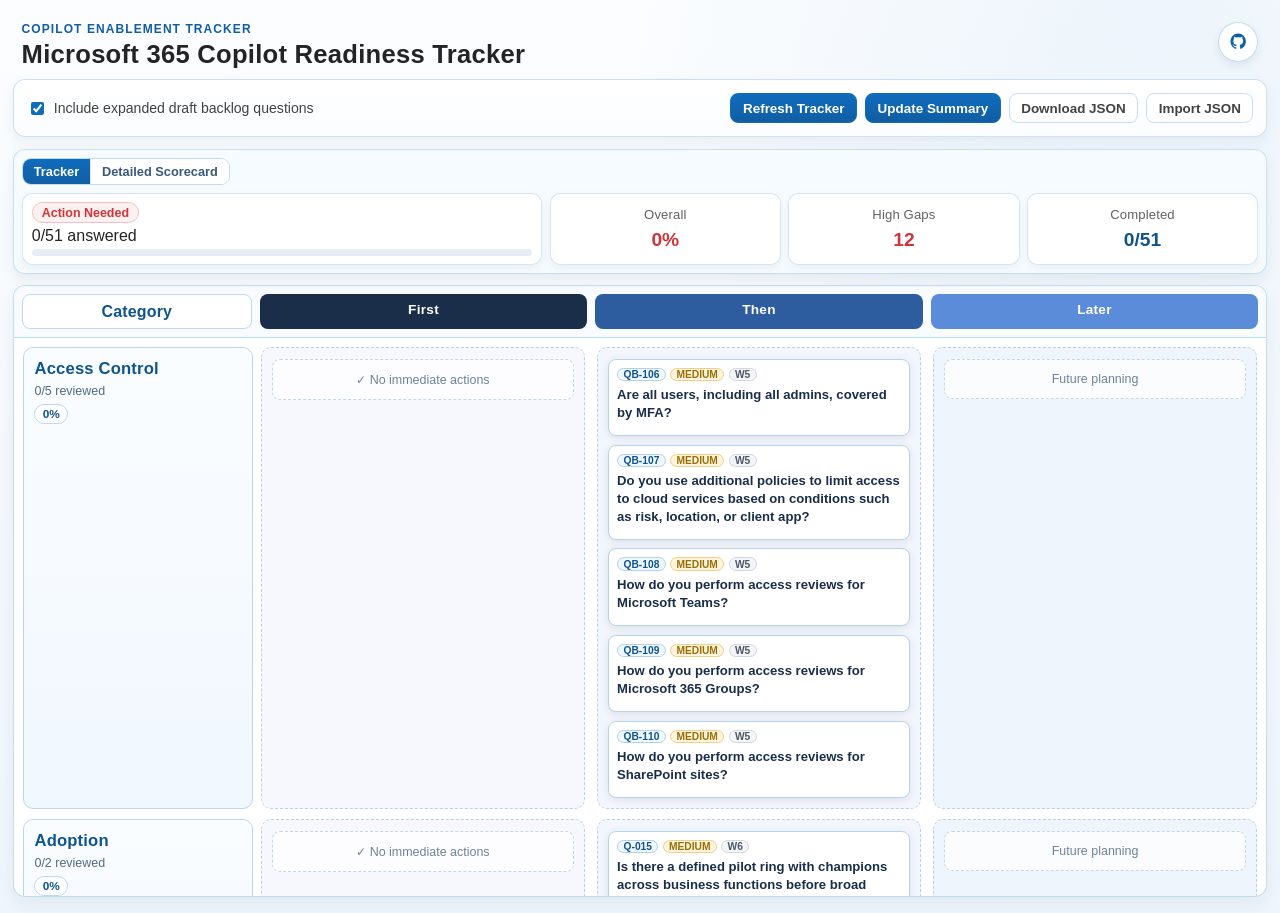
==== index.html @ 84c94e01 "ui: move github link into header icon" ====
<!doctype html>
<html lang="en">
  <head>
    <meta charset="UTF-8" />
    <meta name="viewport" content="width=device-width, initial-scale=1.0" />
    <title>Copilot Enablement Hub</title>
    <meta
      name="description"
      content="Copilot-focused readiness assessment for Microsoft 365 deployments."
    />
    <link rel="stylesheet" href="style.css" />
  </head>
  <body>
    <header class="topbar">
      <div>
        <p class="kicker">Copilot Enablement Tracker</p>
        <h1>Microsoft 365 Copilot Readiness Tracker</h1>
      </div>
      <div class="topbar-actions">
        <a
          class="icon-link"
          href="https://github.com/t3blake/copilot-enablement"
          target="_blank"
          rel="noopener noreferrer"
          aria-label="Open GitHub repository"
          title="View source on GitHub"
        >
          <svg viewBox="0 0 24 24" aria-hidden="true" focusable="false">
            <path d="M12 2C6.477 2 2 6.596 2 12.266c0 4.535 2.865 8.382 6.839 9.74.5.096.682-.223.682-.495 0-.245-.009-.894-.014-1.754-2.782.619-3.369-1.394-3.369-1.394-.455-1.185-1.11-1.5-1.11-1.5-.908-.638.069-.625.069-.625 1.004.072 1.532 1.06 1.532 1.06.892 1.57 2.341 1.116 2.91.853.091-.667.349-1.116.635-1.373-2.221-.26-4.555-1.14-4.555-5.074 0-1.121.389-2.038 1.029-2.756-.103-.26-.446-1.307.098-2.724 0 0 .84-.277 2.75 1.053A9.38 9.38 0 0 1 12 6.836a9.38 9.38 0 0 1 2.504.347c1.909-1.33 2.748-1.053 2.748-1.053.546 1.417.202 2.464.099 2.724.64.718 1.028 1.635 1.028 2.756 0 3.944-2.338 4.811-4.566 5.066.359.317.678.944.678 1.902 0 1.373-.012 2.48-.012 2.818 0 .274.18.595.688.494C19.138 20.644 22 16.799 22 12.266 22 6.596 17.523 2 12 2Z" />
          </svg>
        </a>
      </div>
    </header>

    <main class="shell">
        <section class="control-strip">
          <label class="toggle-row" for="include-backlog-toggle">
            <input id="include-backlog-toggle" type="checkbox" checked />
            Include expanded draft backlog questions
          </label>
          <div class="panel-row compact">
            <button id="start-btn" class="btn btn-primary">Refresh Tracker</button>
            <button id="review-results-btn" class="btn btn-primary">Update Summary</button>
            <button id="download-json-btn" class="btn btn-subtle">Download JSON</button>
            <label class="btn btn-subtle file-btn" for="import-file">Import JSON</label>
            <input id="import-file" type="file" accept="application/json" />
          </div>
        </section>

        <section id="assessment-view" class="view visible">
          <section class="summary-hub">
            <div class="summary-tabs" role="tablist" aria-label="Summary views">
              <button id="summary-tab-tracker" class="summary-tab active" role="tab" aria-selected="true" aria-controls="summary-pane-tracker" type="button">Tracker</button>
              <button id="summary-tab-scorecard" class="summary-tab" role="tab" aria-selected="false" aria-controls="summary-pane-scorecard" type="button">Detailed Scorecard</button>
            </div>

            <div id="summary-pane-tracker" class="summary-pane" role="tabpanel" aria-labelledby="summary-tab-tracker">
              <div class="summary-row compact">
                <div class="summary-cell emphasis">
                  <div id="status-badge" class="status-badge">Pending</div>
                  <p id="progress-label">0/0 answered</p>
                  <div class="progress-bar"><div id="progress-fill"></div></div>
                </div>
                <div class="summary-cell mini">
                  <p class="summary-label">Overall</p>
                  <p id="overall-score" class="metric-value">0%</p>
                </div>
                <div class="summary-cell mini">
                  <p class="summary-label">High Gaps</p>
                  <p id="high-gap-count" class="metric-value">0</p>
                </div>
                <div class="summary-cell mini">
                  <p class="summary-label">Completed</p>
                  <p id="answered-count" class="metric-value">0</p>
                </div>
              </div>
            </div>

            <div id="summary-pane-scorecard" class="summary-pane hidden" role="tabpanel" aria-labelledby="summary-tab-scorecard">
              <div class="scorecard-grid">
                <section class="scorecard-card">
                  <h3>Top Recommended Actions</h3>
                  <ol id="top-actions" class="top-actions"></ol>
                </section>
                <section class="scorecard-card">
                  <h3>Score by Workload</h3>
                  <div id="workload-scores" class="workload-scores"></div>
                </section>
              </div>
            </div>
          </section>

          <div class="tracker-board-wrap">
            <div class="lane-header-row">
              <div class="area-header-cell">Category</div>
              <div class="lane-header first">First</div>
              <div class="lane-header then">Then</div>
              <div class="lane-header later">Later</div>
            </div>
            <div id="board-rows" class="board-rows"></div>
          </div>
        </section>

        <section id="detail-panel" class="detail-panel hidden" aria-hidden="true">
          <div class="detail-header">
            <h3 id="detail-task-title">Selected Task</h3>
            <button id="detail-close-btn" class="detail-close" aria-label="Close detail panel">×</button>
          </div>
          <div class="detail-body">
            <div class="detail-row">
              <label for="detail-status">Status:</label>
              <select id="detail-status" class="detail-select">
                <option value="">Not reviewed</option>
                <option value="yes">Yes</option>
                <option value="partial">Partial</option>
                <option value="not_sure">Not sure</option>
                <option value="no">No</option>
              </select>
              <a id="detail-learn-link" href="" class="view-details-link" target="_blank" rel="noopener noreferrer" hidden>More Info ↗</a>
            </div>
            <div class="detail-row notes-row">
              <label for="detail-notes">Notes:</label>
              <textarea id="detail-notes" class="detail-textarea" placeholder="Add notes about this task..."></textarea>
              <span class="char-count"><span id="char-used">0</span>/1000</span>
            </div>
            <div class="detail-row meta-row">
              <label for="detail-owner">Owner:</label>
              <div class="owner-field-group">
                <input type="text" id="detail-owner" class="detail-input" list="owner-suggestions" placeholder="Assign owner">
                <select id="saved-owner-select" class="detail-select saved-owner-select" aria-label="Saved owners">
                  <option value="">Saved owners</option>
                </select>
                <datalist id="owner-suggestions"></datalist>
              </div>
            </div>
            <div class="detail-row lane-row">
              <label for="detail-lane">Lane:</label>
              <select id="detail-lane" class="detail-select">
                <option value="first">First</option>
                <option value="then">Then</option>
                <option value="later">Later</option>
              </select>
            </div>
          </div>
        </section>

    </main>

    <script type="module" src="main.js"></script>
  </body>
</html>
---- style.css ----
:root {
  --ms-blue-10: #061724;
  --ms-blue-40: #0f548c;
  --ms-blue-50: #115ea3;
  --ms-blue-60: #0f6cbd;
  --ms-blue-70: #2886de;
  --ms-blue-tint: #e8f2fc;

  --ms-neutral-02: #f5f5f5;
  --ms-neutral-04: #f0f0f0;
  --ms-neutral-08: #e0e0e0;
  --ms-neutral-14: #c8c8c8;
  --ms-neutral-26: #616161;
  --ms-neutral-38: #424242;
  --ms-neutral-48: #242424;
  --ms-white: #ffffff;

  --ok: #107c10;
  --warn: #986f0b;
  --bad: #d13438;
  --review: #8764b8;
}

* { box-sizing: border-box; }

body {
  margin: 0;
  color: var(--ms-neutral-48);
  font-family: "Segoe UI", "Segoe UI Variable", "Segoe UI Web (West European)", "Helvetica Neue", Arial, sans-serif;
  background:
    radial-gradient(circle at 90% 0%, rgba(15, 108, 189, 0.06), transparent 36%),
    linear-gradient(180deg, #fbfdff 0%, #f5f9fd 48%, #eef5fc 100%);
}

body.detail-panel-open {
  padding-bottom: 22rem;
}

.topbar {
  display: flex;
  justify-content: space-between;
  align-items: flex-start;
  padding: 1.35rem 1.35rem 0.65rem;
}

.topbar h1 {
  margin: 0.25rem 0 0;
  font-size: clamp(1.25rem, 2vw, 1.7rem);
  letter-spacing: 0.01em;
}

.kicker {
  margin: 0;
  font-family: "Segoe UI", "Segoe UI Variable", sans-serif;
  font-size: 0.75rem;
  letter-spacing: 0.09em;
  text-transform: uppercase;
  color: var(--ms-blue-50);
  font-weight: 600;
}

.topbar-actions {
  display: flex;
  align-items: center;
  gap: 0.5rem;
}

.icon-link {
  display: inline-flex;
  align-items: center;
  justify-content: center;
  width: 2.5rem;
  height: 2.5rem;
  border-radius: 999px;
  border: 1px solid rgba(15, 108, 189, 0.24);
  background: rgba(255, 255, 255, 0.92);
  color: var(--ms-blue-50);
  box-shadow: 0 4px 10px rgba(15, 41, 68, 0.08);
  transition: transform 120ms ease, background-color 120ms ease, border-color 120ms ease, color 120ms ease;
}

.icon-link:hover {
  background: var(--ms-blue-tint);
  border-color: #8fc5f4;
  color: var(--ms-blue-60);
}

.icon-link:focus-visible {
  outline: 2px solid rgba(40, 134, 222, 0.45);
  outline-offset: 2px;
}

.icon-link svg {
  width: 1.15rem;
  height: 1.15rem;
  fill: currentColor;
}

.shell {
  width: min(1500px, 98vw);
  margin: 0 auto 1rem;
}

.control-strip {
  background: linear-gradient(180deg, #ffffff 0%, #fbfdff 100%);
  border: 1px solid rgba(15, 108, 189, 0.2);
  border-radius: 12px;
  box-shadow: 0 6px 14px rgba(15, 41, 68, 0.06);
  padding: 0.8rem;
  display: flex;
  flex-wrap: wrap;
  justify-content: space-between;
  gap: 0.6rem 1rem;
}

.panel-row {
  display: flex;
  gap: 0.5rem;
  flex-wrap: wrap;
}

.compact { margin: 0; }

.toggle-row {
  display: inline-flex;
  align-items: center;
  gap: 0.45rem;
  font-size: 0.88rem;
  color: var(--ms-neutral-38);
}

.toggle-row input {
  accent-color: var(--ms-blue-60);
}

.btn {
  border: 1px solid #c7def7;
  border-radius: 8px;
  background: #ffffff;
  color: var(--ms-neutral-38);
  padding: 0.42rem 0.72rem;
  font: inherit;
  font-size: 0.84rem;
  font-weight: 600;
  cursor: pointer;
  transition: background-color 120ms ease, border-color 120ms ease, transform 120ms ease;
}

.btn:hover {
  background: var(--ms-blue-tint);
  border-color: #8fc5f4;
}

.btn:active {
  transform: translateY(1px);
}

.btn-primary {
  background: linear-gradient(180deg, #0f6cbd 0%, #115ea3 100%);
  border-color: #0f6cbd;
  color: #ffffff;
}

.btn-primary:hover {
  background: linear-gradient(180deg, #2886de 0%, #0f6cbd 100%);
  border-color: #115ea3;
}

.view { margin-top: 0.75rem; }

.summary-hub {
  position: sticky;
  top: 0.65rem;
  z-index: 4;
  background: rgba(246, 251, 255, 0.96);
  border: 1px solid rgba(15, 108, 189, 0.2);
  border-radius: 12px;
  padding: 0.5rem;
  box-shadow: 0 6px 14px rgba(15, 41, 68, 0.07);
  -webkit-backdrop-filter: blur(2px);
  backdrop-filter: blur(2px);
}

.summary-tabs {
  display: inline-flex;
  border: 1px solid #c2daf1;
  border-radius: 9px;
  overflow: hidden;
  margin-bottom: 0.5rem;
  background: #ffffff;
}

.summary-tab {
  border: 0;
  border-right: 1px solid #d7e7f7;
  background: #ffffff;
  color: #3b5979;
  padding: 0.32rem 0.68rem;
  font: inherit;
  font-size: 0.8rem;
  font-weight: 700;
  cursor: pointer;
}

.summary-tab:last-child {
  border-right: 0;
}

.summary-tab.active {
  color: #ffffff;
  background: linear-gradient(180deg, #0f6cbd 0%, #115ea3 100%);
}

.summary-pane.hidden {
  display: none;
}

.summary-row {
  display: grid;
  grid-template-columns: 2.25fr repeat(3, minmax(120px, 1fr));
  gap: 0.45rem;
}

.summary-row.compact {
  margin: 0;
}

.summary-cell {
  background: rgba(255, 255, 255, 0.96);
  border: 1px solid rgba(15, 108, 189, 0.18);
  border-radius: 10px;
  box-shadow: 0 4px 10px rgba(15, 41, 68, 0.05);
  padding: 0.5rem;
}

.summary-cell.emphasis {
  padding: 0.5rem 0.56rem;
}

.summary-cell.mini {
  display: grid;
  align-content: center;
  justify-items: center;
  text-align: center;
}

.summary-cell p { margin: 0.2rem 0; }

.summary-label {
  color: var(--ms-neutral-26);
  font-size: 0.82rem;
  letter-spacing: 0.01em;
}

.metric-value {
  font-size: 1.2rem;
  color: var(--ms-blue-40);
  font-weight: 700;
}

.summary-cell.score-ready .metric-value {
  color: var(--ok);
}

.summary-cell.score-caution .metric-value {
  color: var(--warn);
}

.summary-cell.score-action .metric-value {
  color: var(--bad);
}

.progress-bar {
  margin-top: 0.25rem;
  height: 7px;
  border-radius: 999px;
  overflow: hidden;
  background: #e6edf5;
}

#progress-fill {
  width: 0;
  height: 100%;
  background: linear-gradient(90deg, #2886de 0%, #0f6cbd 58%, #115ea3 100%);
  transition: width 180ms ease;
}

.status-badge {
  display: inline-flex;
  border-radius: 999px;
  padding: 0.16rem 0.56rem;
  border: 1px solid var(--ms-neutral-14);
  background: #eff6fc;
  font-size: 0.78rem;
  font-weight: 600;
}

.scorecard-grid {
  display: grid;
  grid-template-columns: 1.45fr 1fr;
  gap: 0.55rem;
}

.scorecard-card {
  background: rgba(255, 255, 255, 0.96);
  border: 1px solid rgba(15, 108, 189, 0.18);
  border-radius: 10px;
  padding: 0.55rem;
  max-height: 178px;
  overflow: auto;
}

.scorecard-card h3 {
  margin: 0 0 0.35rem;
  font-size: 0.83rem;
  color: #1f4569;
}

.status-badge.green { color: var(--ok); background: #e8f6e8; border-color: #abd9ab; }
.status-badge.amber { color: var(--warn); background: #fef4df; border-color: #f3d48f; }
.status-badge.red { color: var(--bad); background: #fdf0f1; border-color: #f4bec0; }

.tracker-board-wrap {
  margin-top: 0.72rem;
  border: 1px solid rgba(15, 108, 189, 0.24);
  border-radius: 12px;
  overflow: auto;
  background: rgba(255, 255, 255, 0.98);
  box-shadow: 0 8px 18px rgba(15, 41, 68, 0.06);
  max-height: 68vh;
}

.lane-header-row {
  position: sticky;
  top: 0;
  z-index: 3;
  display: grid;
  grid-template-columns: 230px repeat(3, minmax(260px, 1fr));
  gap: 0.5rem;
  padding: 0.5rem;
  border-bottom: 1px solid #bcd8f3;
  background: #f8fbff;
}

.area-header-cell,
.lane-header {
  border-radius: 8px;
  text-align: center;
  font-weight: 700;
  letter-spacing: 0.01em;
  padding: 0.48rem 0.55rem;
}

.area-header-cell {
  background: #ffffff;
  border: 1px solid #bfd9f4;
  color: #0f548c;
}

.lane-header {
  color: #ffffff;
  font-weight: 800;
  letter-spacing: 0.02em;
  font-size: 0.85rem;
}

.lane-header.first {
  background: #1a2e4a;
}

.lane-header.then {
  background: #2d5c9f;
}

.lane-header.later {
  background: #5a8cd9;
}

.board-rows {
  padding: 0.55rem;
  display: grid;
  gap: 0.62rem;
}

.board-row {
  display: grid;
  grid-template-columns: 230px 1fr;
  gap: 0.5rem;
  align-items: stretch;
}

.board-area-cell {
  border: 1px solid #b9d5f1;
  border-radius: 10px;
  background: linear-gradient(180deg, #fafdff 0%, #f1f7ff 100%);
  padding: 0.65rem 0.68rem;
}

.board-area-cell h3 {
  margin: 0;
  font-size: 1.04rem;
  color: #0f548c;
  font-weight: 800;
  letter-spacing: 0.01em;
}

.board-area-cell p {
  margin: 0.32rem 0 0;
  font-size: 0.78rem;
  color: #516b85;
}

.area-score {
  display: inline-block;
  margin-top: 0.42rem;
  font-size: 0.74rem;
  font-weight: 700;
  color: #0f548c;
  border: 1px solid #bcd8f3;
  border-radius: 999px;
  padding: 0.1rem 0.45rem;
  background: #ffffff;
}

.board-lanes {
  display: grid;
  grid-template-columns: repeat(3, minmax(280px, 1fr));
  gap: 0.72rem;
}

.board-lane {
  border: 1px dashed #b9d2ea;
  border-radius: 10px;
  min-height: 148px;
  padding: 0.65rem;
  display: grid;
  align-content: start;
  gap: 0.55rem;
}

.board-lane.first {
  background: #f6f8fd;
}

.board-lane.then {
  background: #f3f7fd;
}

.board-lane.later {
  background: #eef5fc;
}

.lane-empty {
  color: #6f8398;
  font-size: 0.78rem;
  border: 1px dashed #c3d7ec;
  border-radius: 8px;
  background: rgba(255, 255, 255, 0.72);
  text-align: center;
  padding: 0.75rem 0.5rem;
  font-weight: 500;
}

.task-card {
  border: 1px solid #b7d2eb;
  border-radius: 8px;
  background: #ffffff;
  box-shadow: 0 2px 8px rgba(6, 23, 36, 0.1);
  padding: 0.5rem;
}

.task-card h4 {
  margin: 0.32rem 0;
  font-size: 0.82rem;
  line-height: 1.35;
  font-weight: 600;
  color: #1a2e4a;
}

.card-badges {
  display: flex;
  flex-wrap: wrap;
  gap: 0.26rem;
}

.task-badge {
  display: inline-flex;
  align-items: center;
  border-radius: 999px;
  border: 1px solid #c8dced;
  font-size: 0.64rem;
  font-weight: 700;
  color: #3f5b79;
  padding: 0.02rem 0.34rem;
}

.task-badge.id {
  color: #0f548c;
  border-color: #afd0ee;
  background: #eff7ff;
}

.task-badge.weight {
  border-color: #cfd6de;
  background: #f4f5f7;
  color: #4e5968;
}

.task-badge.criticality.high {
  border-color: #efb5b7;
  color: #b32f34;
  background: #fdf0f1;
}

.task-badge.criticality.medium {
  border-color: #f2cf83;
  color: #996f09;
  background: #fff5de;
}

.task-badge.criticality.low {
  border-color: #9ad29a;
  color: #0c7610;
  background: #eaf7ea;
}

.card-controls {
  display: none;
}

.task-card {
  cursor: pointer;
  transition: box-shadow 120ms ease, border-color 120ms ease, background-color 120ms ease;
}

.task-card:hover {
  box-shadow: 0 4px 10px rgba(6, 23, 36, 0.14);
  border-color: #a5c5e2;
}

.task-card.selected {
  border: 2px solid #0f6cbd;
  background: #f3f8ff;
  box-shadow: 0 4px 12px rgba(15, 108, 189, 0.18);
}

.lane-select,
.comment-inline,
.answer-select,
.owner-input,
.comment-input {
  width: 100%;
  border: 1px solid #b7d3ef;
  border-radius: 6px;
  background: #ffffff;
  color: var(--ms-neutral-38);
  font: inherit;
  font-size: 0.74rem;
  padding: 0.26rem 0.34rem;
}

.answer-select:focus,
.lane-select:focus,
.owner-input:focus,
.comment-input:focus,
.comment-inline:focus {
  outline: 2px solid rgba(40, 134, 222, 0.36);
  outline-offset: 1px;
  border-color: var(--ms-blue-60);
}

.card-status-line {
  display: flex;
  justify-content: flex-start;
  padding-top: 0.08rem;
}

.comment-input {
  min-height: 52px;
  resize: vertical;
}

.row-status {
  display: inline-flex;
  border-radius: 999px;
  padding: 0.16rem 0.52rem;
  font-size: 0.74rem;
  border: 1px solid;
  font-weight: 600;
}

.row-status.complete { color: var(--ok); background: #e8f6e8; border-color: #abd9ab; }
.row-status.progress { color: var(--warn); background: #fef4df; border-color: #f3d48f; }
.row-status.review { color: var(--review); background: #f3effa; border-color: #d9cced; }
.row-status.pending { color: #6a6a6a; background: #f3f3f3; border-color: #d5d5d5; }
.row-status.gap { color: var(--bad); background: #fdf0f1; border-color: #f4bec0; }

.top-actions {
  margin: 0;
  padding-left: 1rem;
  font-size: 0.75rem;
  line-height: 1.28;
  display: grid;
  gap: 0.22rem;
}

.top-action-item {
  margin: 0;
}

.workload-scores {
  display: grid;
  gap: 0.28rem;
}

.workload-row {
  display: flex;
  justify-content: space-between;
  align-items: center;
  border: 1px solid #cddff2;
  border-radius: 6px;
  padding: 0.24rem 0.4rem;
  font-size: 0.72rem;
  background: #f8fbff;
}

.workload-name {
  min-width: 0;
  overflow: hidden;
  text-overflow: ellipsis;
  white-space: nowrap;
  padding-right: 0.35rem;
}

.workload-score {
  flex: none;
  font-weight: 700;
  color: #0f548c;
  border: 1px solid #b9d6f2;
  background: #ffffff;
  border-radius: 999px;
  padding: 0.05rem 0.38rem;
}

#import-file {
  position: absolute;
  opacity: 0;
  pointer-events: none;
}

@media (max-width: 980px) {
  .lane-header-row {
    grid-template-columns: 200px repeat(3, minmax(240px, 1fr));
  }

  .board-row {
    grid-template-columns: 200px 1fr;
  }

  .board-lanes {
    grid-template-columns: repeat(3, minmax(240px, 1fr));
  }

  .detail-panel {
    width: min(90%, 100%);
  }

  .scorecard-grid {
    grid-template-columns: 1fr;
  }

  .summary-row {
    grid-template-columns: 1fr 1fr;
  }
  .topbar {
    align-items: center;
    gap: 0.5rem;
  }
}

.detail-panel {
  position: fixed;
  left: 50%;
  bottom: 0.8rem;
  transform: translateX(-50%) translateY(0);
  width: min(96vw, 1320px);
  border: 1px solid rgba(15, 108, 189, 0.22);
  border-radius: 18px 18px 12px 12px;
  background: rgba(255, 255, 255, 0.985);
  box-shadow: 0 24px 48px rgba(15, 41, 68, 0.18);
  padding: 0.85rem 1rem 1rem;
  z-index: 30;
  transition: transform 180ms ease, opacity 180ms ease;
}

.detail-panel::before {
  content: "";
  display: block;
  width: 3rem;
  height: 0.26rem;
  border-radius: 999px;
  background: #c6d9ed;
  margin: 0 auto 0.8rem;
}

.detail-panel.hidden {
  opacity: 0;
  pointer-events: none;
  transform: translateX(-50%) translateY(calc(100% + 1.25rem));
}

.detail-header {
  display: flex;
  justify-content: space-between;
  align-items: center;
  margin-bottom: 0.75rem;
  border-bottom: 1px solid #dce9f7;
  padding-bottom: 0.7rem;
  gap: 1rem;
}

.detail-header h3 {
  margin: 0;
  font-size: 1rem;
  color: #0f548c;
  flex: 1;
}

.detail-close {
  background: none;
  border: none;
  font-size: 1.4rem;
  color: #6f8398;
  cursor: pointer;
  padding: 0;
  line-height: 1;
}

.detail-close:hover {
  color: #0f548c;
}

.detail-body {
  display: grid;
  gap: 0.85rem 1rem;
  grid-template-columns: minmax(320px, 0.9fr) minmax(420px, 1.35fr);
  align-items: start;
}

.detail-row {
  display: grid;
  grid-template-columns: 140px 1fr;
  gap: 0.5rem;
  align-items: start;
}

.detail-row label {
  font-size: 0.82rem;
  font-weight: 600;
  color: #3f5b79;
  padding-top: 0.26rem;
}

.detail-select,
.detail-input,
.detail-textarea {
  border: 1px solid #b7d3ef;
  border-radius: 6px;
  background: #ffffff;
  color: var(--ms-neutral-38);
  font: inherit;
  font-size: 0.84rem;
  padding: 0.5rem 0.62rem;
}

.owner-field-group {
  display: grid;
  grid-template-columns: minmax(0, 1.5fr) minmax(180px, 0.95fr);
  gap: 0.55rem;
  align-items: start;
}

.owner-field-group .detail-input,
.owner-field-group .detail-select {
  width: 100%;
}

.saved-owner-select {
  color: #3f5b79;
}

.detail-select:focus,
.detail-input:focus,
.detail-textarea:focus {
  outline: 2px solid rgba(40, 134, 222, 0.36);
  outline-offset: 1px;
  border-color: var(--ms-blue-60);
}

.detail-textarea {
  min-height: 132px;
  resize: vertical;
}

.char-count {
  font-size: 0.72rem;
  color: #6f8398;
  text-align: right;
  grid-column: 2;
}

.notes-row {
  grid-template-columns: 140px 1fr 100px;
  grid-column: 2;
  grid-row: 1 / span 3;
}

.notes-row .detail-textarea {
  grid-column: 2 / span 2;
}

.view-details-link {
  color: var(--ms-blue-60);
  text-decoration: none;
  font-size: 0.78rem;
  font-weight: 600;
  cursor: pointer;
  margin-left: auto;
  padding-top: 0.26rem;
}

.view-details-link:hover {
  text-decoration: underline;
}

@media (max-width: 720px) {
  .topbar {
    flex-direction: column;
    align-items: flex-start;
    gap: 0.35rem;
  }

  .shell {
    width: min(98vw, 1500px);
  }

  .summary-row {
    grid-template-columns: 1fr;
  }

  .summary-hub {
    top: 0.4rem;
  }

  .summary-tabs {
    width: 100%;
  }

  .summary-tab {
    flex: 1;
  }

  .lane-header-row,
  .board-row,
  .board-lanes {
    grid-template-columns: 1fr;
  }

  body.detail-panel-open {
    padding-bottom: 28rem;
  }

  .detail-panel {
    width: calc(100vw - 1rem);
    left: 0.5rem;
    bottom: 0.5rem;
    transform: translateX(0) translateY(0);
    border-radius: 18px 18px 0 0;
  }

  .detail-panel.hidden {
    transform: translateX(0) translateY(calc(100% + 1rem));
  }

  .detail-body {
    grid-template-columns: 1fr;
  }

  .detail-row {
    grid-template-columns: 1fr;
  }

  .owner-field-group {
    grid-template-columns: 1fr;
  }

  .notes-row {
    grid-template-columns: 1fr;
    grid-column: auto;
    grid-row: auto;
  }

  .notes-row .detail-textarea {
    grid-column: 1;
  }

  .char-count {
    grid-column: 1;
  }
}
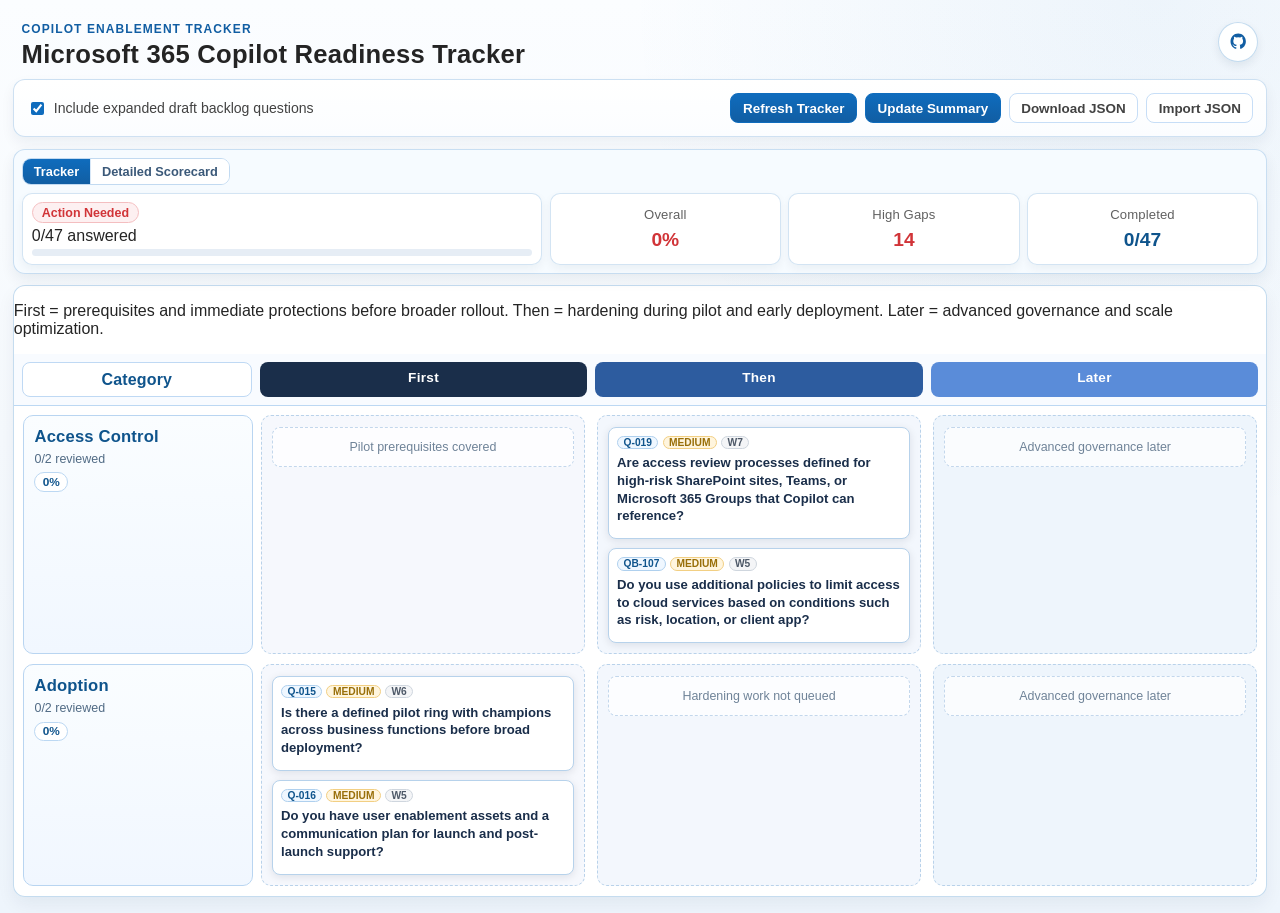
==== commit 8a5dffc0: "content: refine copilot readiness sequencing" ====
--- a/index.html
+++ b/index.html
@@ -91,6 +91,7 @@
           </section>
 
           <div class="tracker-board-wrap">
+            <p class="tracker-caption">First = prerequisites and immediate protections before broader rollout. Then = hardening during pilot and early deployment. Later = advanced governance and scale optimization.</p>
             <div class="lane-header-row">
               <div class="area-header-cell">Category</div>
               <div class="lane-header first">First</div>
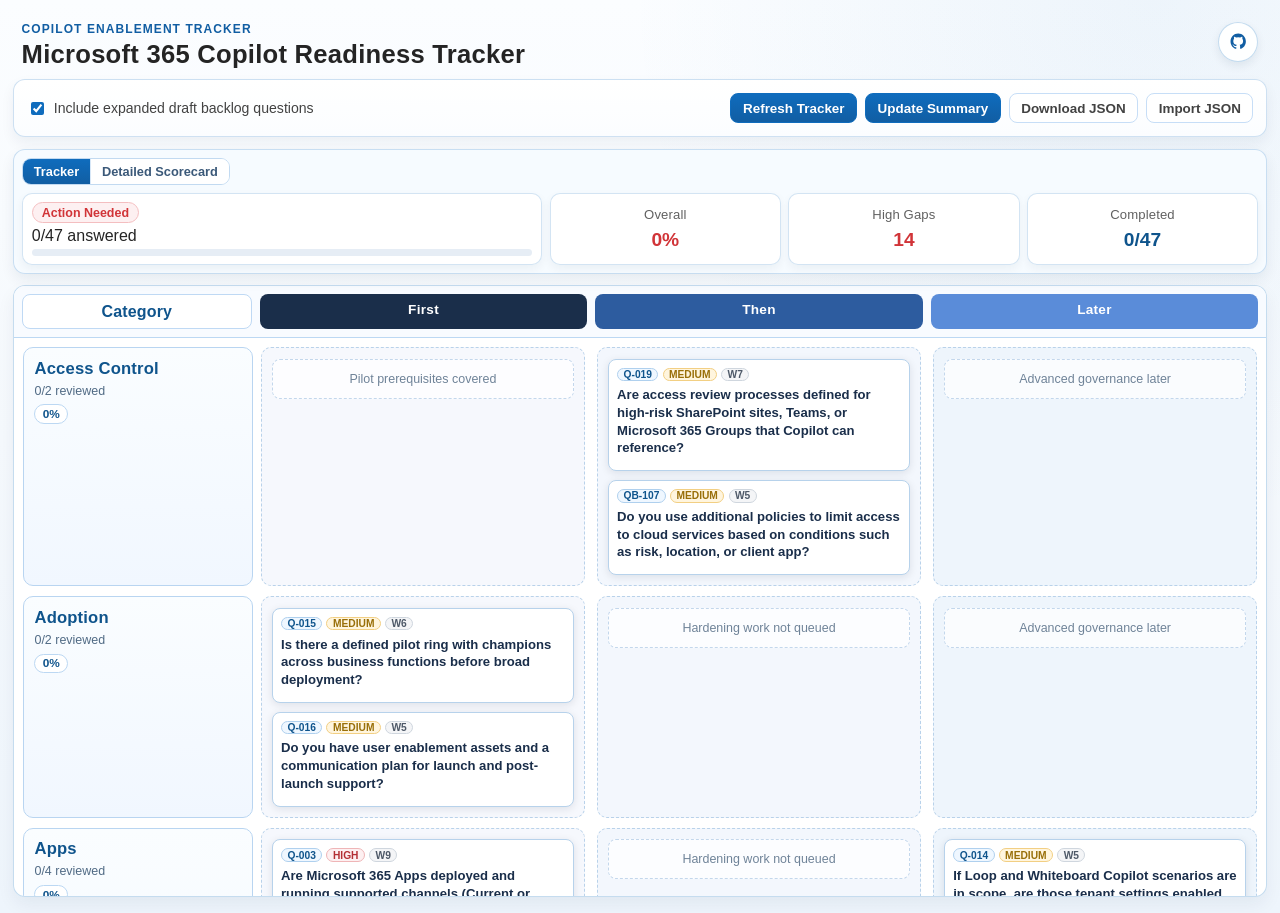
==== commit 5cdecd6a: "refine: remove lane explanation caption" ====
--- a/index.html
+++ b/index.html
@@ -91,7 +91,6 @@
           </section>
 
           <div class="tracker-board-wrap">
-            <p class="tracker-caption">First = prerequisites and immediate protections before broader rollout. Then = hardening during pilot and early deployment. Later = advanced governance and scale optimization.</p>
             <div class="lane-header-row">
               <div class="area-header-cell">Category</div>
               <div class="lane-header first">First</div>
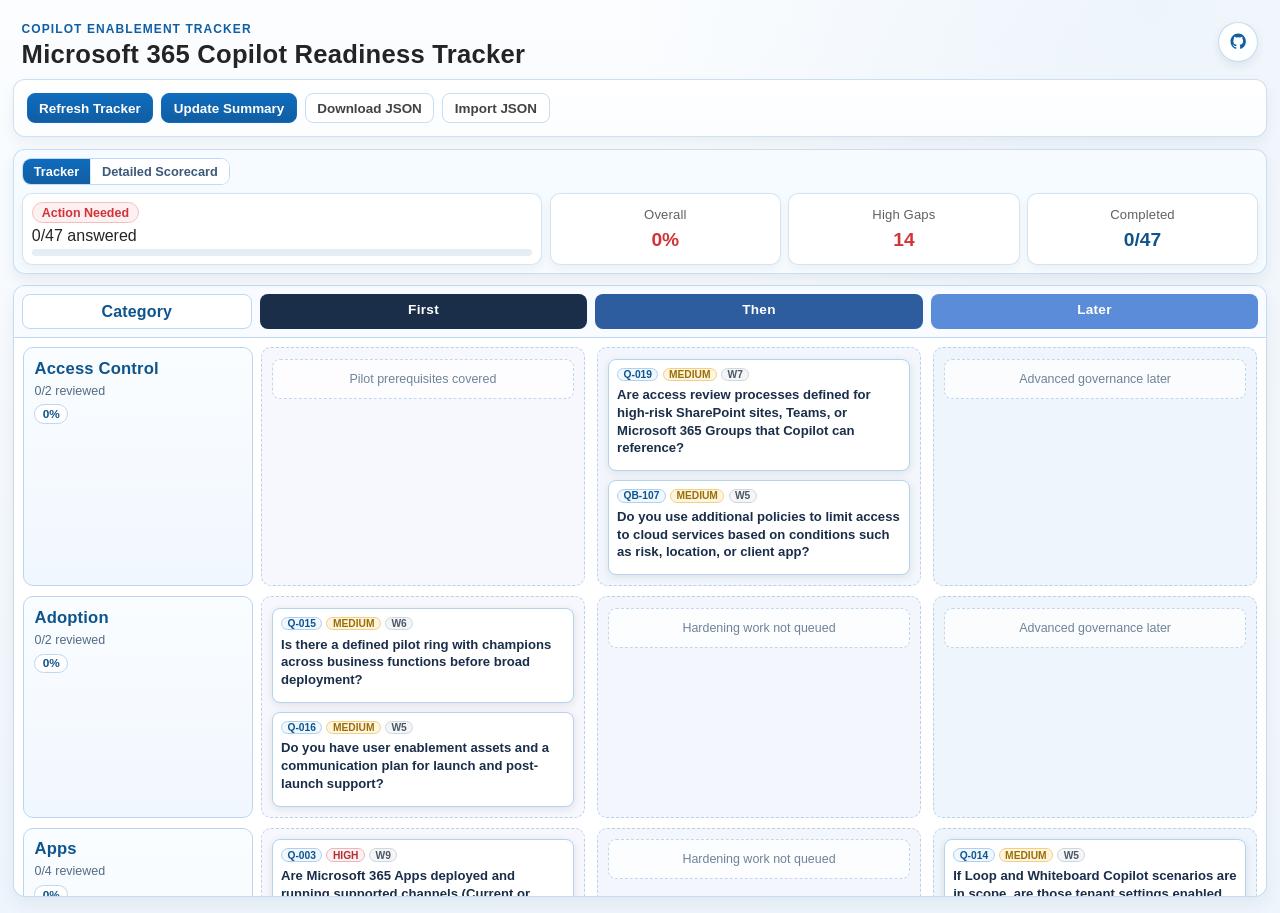
==== commit 56b7c426: "refine: remove draft backlog toggle, always include full question set" ====
--- a/index.html
+++ b/index.html
@@ -34,10 +34,6 @@
 
     <main class="shell">
         <section class="control-strip">
-          <label class="toggle-row" for="include-backlog-toggle">
-            <input id="include-backlog-toggle" type="checkbox" checked />
-            Include expanded draft backlog questions
-          </label>
           <div class="panel-row compact">
             <button id="start-btn" class="btn btn-primary">Refresh Tracker</button>
             <button id="review-results-btn" class="btn btn-primary">Update Summary</button>
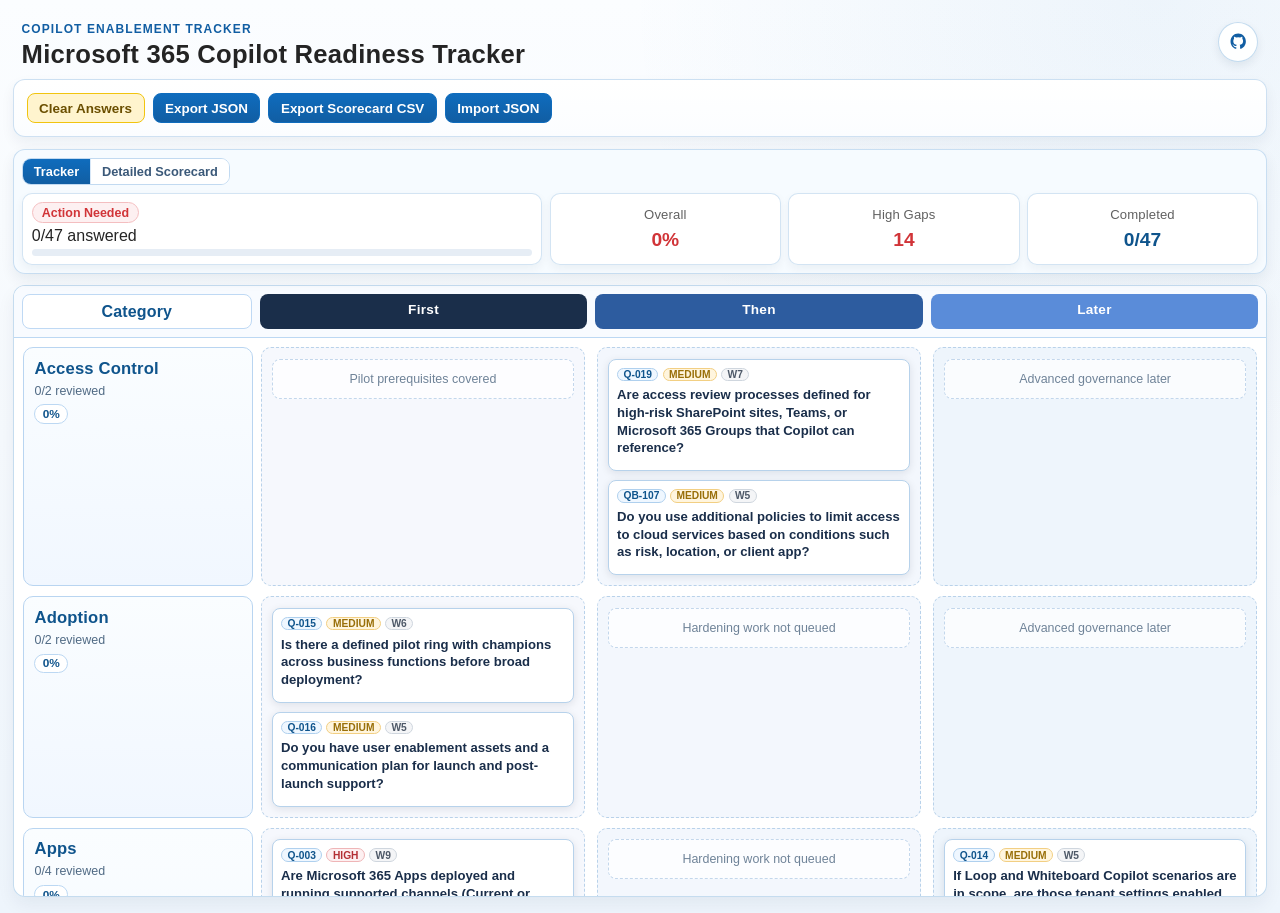
==== commit ec2954d5: "ux: replace redundant actions with clear/import/export workflow" ====
--- a/index.html
+++ b/index.html
@@ -35,12 +35,13 @@
     <main class="shell">
         <section class="control-strip">
           <div class="panel-row compact">
-            <button id="start-btn" class="btn btn-primary">Refresh Tracker</button>
-            <button id="review-results-btn" class="btn btn-primary">Update Summary</button>
-            <button id="download-json-btn" class="btn btn-subtle">Download JSON</button>
-            <label class="btn btn-subtle file-btn" for="import-file">Import JSON</label>
+            <button id="clear-answers-btn" class="btn btn-warning">Clear Answers</button>
+            <button id="download-json-btn" class="btn btn-primary">Export JSON</button>
+            <button id="export-scorecard-btn" class="btn btn-primary">Export Scorecard CSV</button>
+            <label class="btn btn-primary file-btn" for="import-file">Import JSON</label>
             <input id="import-file" type="file" accept="application/json" />
           </div>
+          <p id="import-feedback" class="import-feedback" role="status" aria-live="polite"></p>
         </section>
 
         <section id="assessment-view" class="view visible">
--- a/style.css
+++ b/style.css
@@ -164,6 +164,42 @@
 .btn-primary:hover {
   background: linear-gradient(180deg, #2886de 0%, #0f6cbd 100%);
   border-color: #115ea3;
+}
+
+.btn-warning {
+  background: #fff4ce;
+  border-color: #f1c40f;
+  color: #6b4f00;
+}
+
+.btn-warning:hover {
+  background: #ffe8a3;
+  border-color: #d8ac00;
+}
+
+.import-feedback {
+  margin: 0;
+  min-height: 1.1rem;
+  font-size: 0.82rem;
+  color: var(--ms-neutral-26);
+  opacity: 0;
+  transition: opacity 140ms ease;
+}
+
+.import-feedback.visible {
+  opacity: 1;
+}
+
+.import-feedback.success {
+  color: var(--ok);
+}
+
+.import-feedback.error {
+  color: var(--bad);
+}
+
+.import-feedback.info {
+  color: var(--ms-blue-50);
 }
 
 .view { margin-top: 0.75rem; }
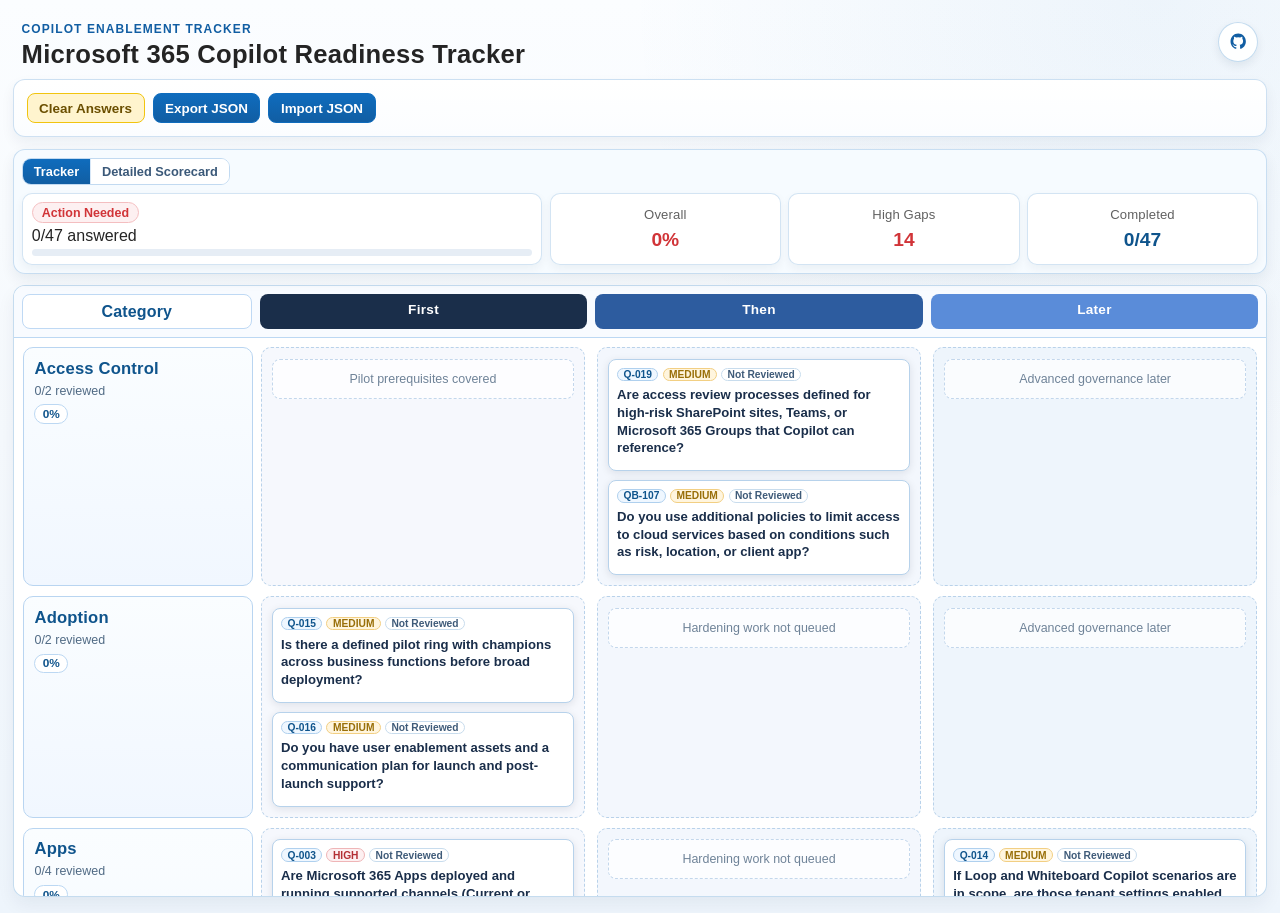
==== commit 8e2e8c89: "Refactor tracker to single status model and unweighted scoring" ====
--- a/index.html
+++ b/index.html
@@ -37,7 +37,6 @@
           <div class="panel-row compact">
             <button id="clear-answers-btn" class="btn btn-warning">Clear Answers</button>
             <button id="download-json-btn" class="btn btn-primary">Export JSON</button>
-            <button id="export-scorecard-btn" class="btn btn-primary">Export Scorecard CSV</button>
             <label class="btn btn-primary file-btn" for="import-file">Import JSON</label>
             <input id="import-file" type="file" accept="application/json" />
           </div>
@@ -107,11 +106,19 @@
             <div class="detail-row">
               <label for="detail-status">Status:</label>
               <select id="detail-status" class="detail-select">
-                <option value="">Not reviewed</option>
-                <option value="yes">Yes</option>
-                <option value="partial">Partial</option>
-                <option value="not_sure">Not sure</option>
-                <option value="no">No</option>
+                <option value="not_reviewed">Not Reviewed</option>
+                <option value="not_started">Not Started</option>
+                <option value="in_planning">In Planning</option>
+                <option value="planned">Planned</option>
+                <option value="in_progress">In Progress</option>
+                <option value="completed">Completed</option>
+                <option value="blocked">Blocked</option>
+                <option value="first_party_other">First Party Other</option>
+                <option value="third_party">Third Party</option>
+                <option value="will_not_pursue">Will Not Pursue</option>
+                <option value="ms_roadmap">MS Roadmap</option>
+                <option value="follow_up">Follow Up</option>
+                <option value="not_applicable">Not Applicable</option>
               </select>
               <a id="detail-learn-link" href="" class="view-details-link" target="_blank" rel="noopener noreferrer" hidden>More Info ↗</a>
             </div>
--- a/style.css
+++ b/style.css
@@ -534,12 +534,6 @@
   color: #0f548c;
   border-color: #afd0ee;
   background: #eff7ff;
-}
-
-.task-badge.weight {
-  border-color: #cfd6de;
-  background: #f4f5f7;
-  color: #4e5968;
 }
 
 .task-badge.criticality.high {
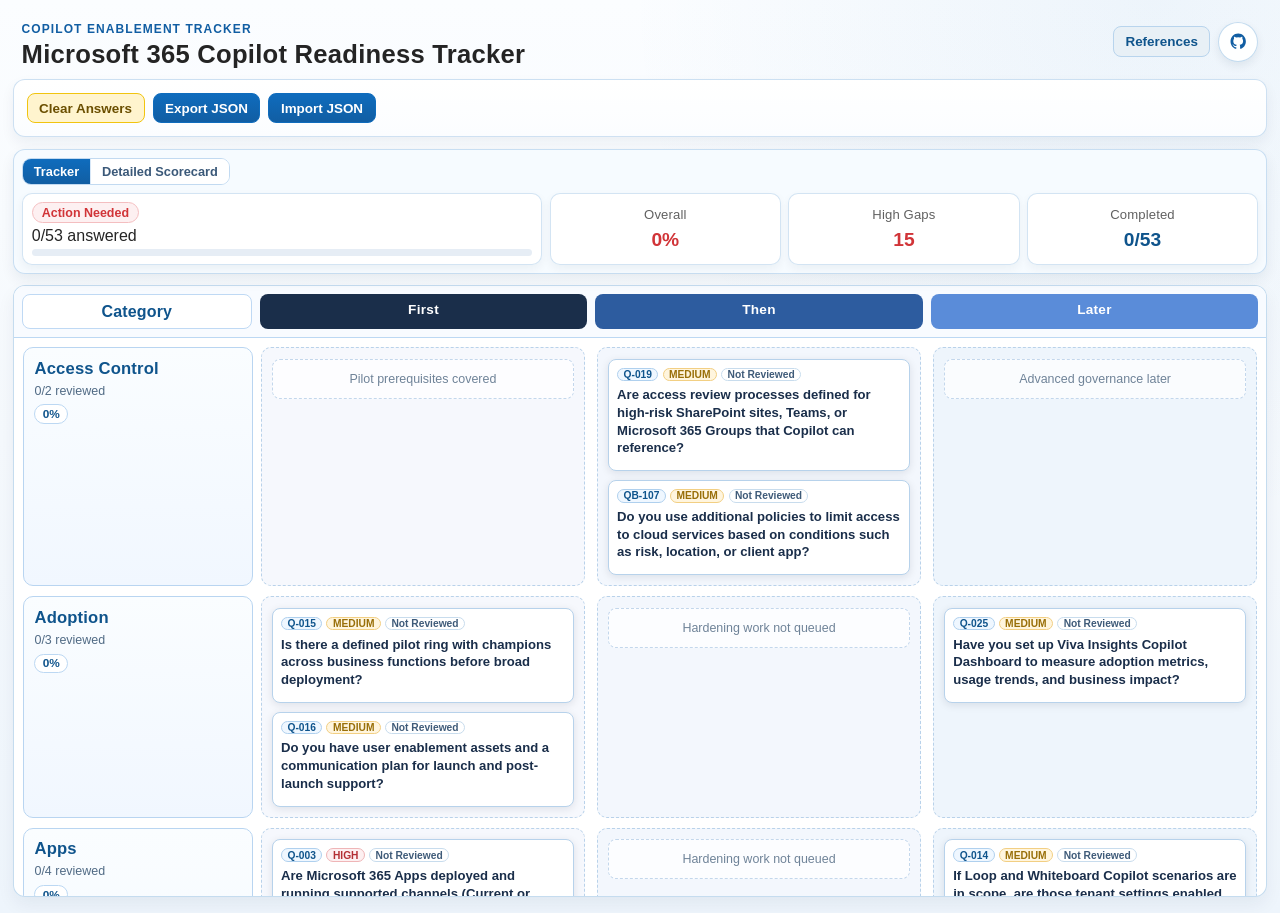
==== commit 1674d554: "deploy: 4aced154089a3957050848d62e9ea517c71ae132" ====
--- a/index.html
+++ b/index.html
@@ -17,6 +17,14 @@
         <h1>Microsoft 365 Copilot Readiness Tracker</h1>
       </div>
       <div class="topbar-actions">
+        <button
+          id="references-btn"
+          class="btn btn-secondary"
+          aria-label="View official Microsoft documentation and references"
+          title="Official Microsoft Guidance"
+        >
+          References
+        </button>
         <a
           class="icon-link"
           href="https://github.com/t3blake/copilot-enablement"
@@ -148,6 +156,82 @@
           </div>
         </section>
 
+        <section id="references-panel" class="references-panel hidden" aria-hidden="true">
+          <div class="references-header">
+            <h2>Official Microsoft Guidance</h2>
+            <button id="references-close-btn" class="references-close" aria-label="Close references panel">×</button>
+          </div>
+          <div class="references-body">
+            <div class="references-intro">
+              <p>The Copilot Enablement Hub is built on <strong>official Microsoft documentation</strong>. Use these resources for comprehensive deployment guidance:</p>
+            </div>
+            
+            <div class="references-sections">
+              <div class="reference-section">
+                <h3>Core Microsoft Learn Resources</h3>
+                <ul>
+                  <li><a href="https://learn.microsoft.com/en-us/microsoft-365/copilot/" target="_blank" rel="noopener noreferrer">Microsoft 365 Copilot Documentation ↗</a></li>
+                  <li><a href="https://learn.microsoft.com/en-us/microsoft-365/copilot/microsoft-365-copilot-setup" target="_blank" rel="noopener noreferrer">Setup & Deploy Copilot ↗</a></li>
+                  <li><a href="https://learn.microsoft.com/en-us/microsoft-365/copilot/microsoft-365-copilot-requirements" target="_blank" rel="noopener noreferrer">Prerequisites & Requirements ↗</a></li>
+                  <li><a href="https://learn.microsoft.com/en-us/microsoft-365/copilot/configure-secure-governed-data-foundation-microsoft-365-copilot" target="_blank" rel="noopener noreferrer">Secure & Governed Data Foundation ↗</a></li>
+                </ul>
+              </div>
+
+              <div class="reference-section">
+                <h3>Data Protection & Compliance</h3>
+                <ul>
+                  <li><a href="https://learn.microsoft.com/en-us/microsoft-365/copilot/microsoft-365-copilot-architecture-data-protection-auditing" target="_blank" rel="noopener noreferrer">Data Protection & Auditing Architecture ↗</a></li>
+                  <li><a href="https://learn.microsoft.com/en-us/microsoft-365/copilot/microsoft-365-copilot-privacy" target="_blank" rel="noopener noreferrer">Privacy & Data Security ↗</a></li>
+                  <li><a href="https://learn.microsoft.com/en-us/microsoft-365/copilot/enterprise-data-protection" target="_blank" rel="noopener noreferrer">Enterprise Data Protection ↗</a></li>
+                  <li><a href="https://learn.microsoft.com/en-us/purview/get-started-with-sensitivity-labels" target="_blank" rel="noopener noreferrer">Sensitivity Labels ↗</a></li>
+                  <li><a href="https://learn.microsoft.com/en-us/purview/dlp-learn-about-dlp" target="_blank" rel="noopener noreferrer">Data Loss Prevention (DLP) ↗</a></li>
+                </ul>
+              </div>
+
+              <div class="reference-section">
+                <h3>Identity & Zero Trust</h3>
+                <ul>
+                  <li><a href="https://learn.microsoft.com/en-us/security/zero-trust/copilots/zero-trust-microsoft-365-copilot" target="_blank" rel="noopener noreferrer">Zero Trust for Microsoft 365 Copilot ↗</a></li>
+                  <li><a href="https://learn.microsoft.com/en-us/entra/identity/conditional-access/overview" target="_blank" rel="noopener noreferrer">Conditional Access ↗</a></li>
+                  <li><a href="https://learn.microsoft.com/en-us/entra/identity/authentication/concept-mfa-howitworks" target="_blank" rel="noopener noreferrer">Multi-Factor Authentication ↗</a></li>
+                </ul>
+              </div>
+
+              <div class="reference-section">
+                <h3>Adoption & Governance</h3>
+                <ul>
+                  <li><a href="https://adoption.microsoft.com/en-us/copilot/" target="_blank" rel="noopener noreferrer">Microsoft Adoption Hub - Copilot ↗</a></li>
+                  <li><a href="https://adoption.microsoft.com/copilot/skilling-center/" target="_blank" rel="noopener noreferrer">Copilot Skilling Center ↗</a></li>
+                  <li><a href="https://learn.microsoft.com/en-us/purview/insider-risk-management-solution-overview" target="_blank" rel="noopener noreferrer">Insider Risk Management ↗</a></li>
+                  <li><a href="https://learn.microsoft.com/en-us/purview/compliance-manager" target="_blank" rel="noopener noreferrer">Compliance Manager ↗</a></li>
+                </ul>
+              </div>
+
+              <div class="reference-section">
+                <h3>Compliance & Retention</h3>
+                <ul>
+                  <li><a href="https://learn.microsoft.com/en-us/purview/audit-search" target="_blank" rel="noopener noreferrer">Audit Logging & Search ↗</a></li>
+                  <li><a href="https://learn.microsoft.com/en-us/purview/retention-policies-copilot" target="_blank" rel="noopener noreferrer">Retention Policies for Copilot ↗</a></li>
+                  <li><a href="https://learn.microsoft.com/en-us/purview/create-retention-policies" target="_blank" rel="noopener noreferrer">Create Retention Policies ↗</a></li>
+                  <li><a href="https://learn.microsoft.com/en-us/purview/communication-compliance-solution-overview" target="_blank" rel="noopener noreferrer">Communication Compliance ↗</a></li>
+                </ul>
+              </div>
+
+              <div class="reference-section">
+                <h3>Deployment & Configuration</h3>
+                <ul>
+                  <li><a href="https://learn.microsoft.com/en-us/microsoft-365-apps/updates/change-channel-for-copilot" target="_blank" rel="noopener noreferrer">Update Channels for Copilot ↗</a></li>
+                  <li><a href="https://learn.microsoft.com/en-us/microsoftteams/copilot-teams-transcription" target="_blank" rel="noopener noreferrer">Copilot in Teams Meetings ↗</a></li>
+                </ul>
+              </div>
+            </div>
+
+            <div class="references-footer">
+              <p><strong>Note:</strong> This tracker uses <strong>official Microsoft sources only</strong> (Microsoft Learn, Adoption Hub, Zero Trust Guidance). Click any question's "More Info" link for specific guidance on that topic.</p>
+            </div>
+          </div>
+        </section>
+
     </main>
 
     <script type="module" src="main.js"></script>
--- a/style.css
+++ b/style.css
@@ -175,6 +175,18 @@
 .btn-warning:hover {
   background: #ffe8a3;
   border-color: #d8ac00;
+}
+
+.btn-secondary {
+  background: #e8f0f6;
+  border-color: #b8d4ed;
+  color: #0f548c;
+}
+
+.btn-secondary:hover {
+  background: #d4e5f1;
+  border-color: #8fc5f4;
+  color: #0f6cbd;
 }
 
 .import-feedback {
@@ -739,6 +751,165 @@
   transform: translateX(-50%) translateY(calc(100% + 1.25rem));
 }
 
+/* References Panel */
+.references-panel {
+  position: fixed;
+  left: 50%;
+  top: 50%;
+  transform: translate(-50%, -50%) scale(1);
+  width: min(92vw, 900px);
+  max-height: 85vh;
+  border: 1px solid rgba(15, 108, 189, 0.22);
+  border-radius: 18px;
+  background: rgba(255, 255, 255, 0.98);
+  box-shadow: 0 24px 48px rgba(15, 41, 68, 0.24), inset 0 1px 0 rgba(255, 255, 255, 0.8);
+  padding: 0;
+  z-index: 40;
+  transition: transform 200ms ease, opacity 200ms ease;
+  display: flex;
+  flex-direction: column;
+}
+
+.references-panel.hidden {
+  opacity: 0;
+  pointer-events: none;
+  transform: translate(-50%, -50%) scale(0.94);
+}
+
+.references-header {
+  display: flex;
+  justify-content: space-between;
+  align-items: center;
+  padding: 1.2rem 1.5rem;
+  border-bottom: 1px solid #dce9f7;
+  gap: 1rem;
+  flex-shrink: 0;
+}
+
+.references-header h2 {
+  margin: 0;
+  font-size: 1.25rem;
+  color: #0f548c;
+  font-weight: 600;
+}
+
+.references-close {
+  background: none;
+  border: none;
+  font-size: 1.6rem;
+  color: #6f8398;
+  cursor: pointer;
+  padding: 0;
+  width: 2rem;
+  height: 2rem;
+  display: flex;
+  align-items: center;
+  justify-content: center;
+  border-radius: 6px;
+  transition: background 140ms ease, color 140ms ease;
+}
+
+.references-close:hover {
+  background: #f0f4f8;
+  color: #0f548c;
+}
+
+.references-body {
+  flex: 1;
+  overflow-y: auto;
+  padding: 1.2rem 1.5rem;
+}
+
+.references-intro {
+  margin-bottom: 1.5rem;
+  padding: 1rem;
+  background: #f5f9fc;
+  border-radius: 10px;
+  border-left: 3px solid var(--ms-blue-60);
+}
+
+.references-intro p {
+  margin: 0;
+  font-size: 0.95rem;
+  color: #0f548c;
+  line-height: 1.5;
+}
+
+.references-sections {
+  display: grid;
+  grid-template-columns: repeat(auto-fit, minmax(320px, 1fr));
+  gap: 1.5rem;
+}
+
+.reference-section {
+  padding: 1rem;
+  background: #fafbfc;
+  border: 1px solid #e8ecf1;
+  border-radius: 10px;
+}
+
+.reference-section h3 {
+  margin: 0 0 0.8rem 0;
+  font-size: 0.95rem;
+  color: #0f548c;
+  font-weight: 600;
+}
+
+.reference-section ul {
+  list-style: none;
+  padding: 0;
+  margin: 0;
+  display: flex;
+  flex-direction: column;
+  gap: 0.6rem;
+}
+
+.reference-section li {
+  margin: 0;
+}
+
+.reference-section a {
+  color: var(--ms-blue-60);
+  text-decoration: none;
+  font-size: 0.9rem;
+  display: inline-flex;
+  align-items: center;
+  gap: 0.4rem;
+  transition: color 140ms ease;
+  line-height: 1.4;
+}
+
+.reference-section a:hover {
+  color: var(--ms-blue-80);
+  text-decoration: underline;
+}
+
+.references-footer {
+  padding: 1rem 1.5rem;
+  border-top: 1px solid #dce9f7;
+  background: #fafbfc;
+  margin-top: 1rem;
+  flex-shrink: 0;
+}
+
+.references-footer p {
+  margin: 0;
+  font-size: 0.85rem;
+  color: #3f5b79;
+  line-height: 1.5;
+}
+
+@media (max-width: 768px) {
+  .references-panel {
+    width: min(96vw, 100%);
+    max-height: 90vh;
+  }
+
+  .references-sections {
+    grid-template-columns: 1fr;
+  }
+}
+
 .detail-header {
   display: flex;
   justify-content: space-between;
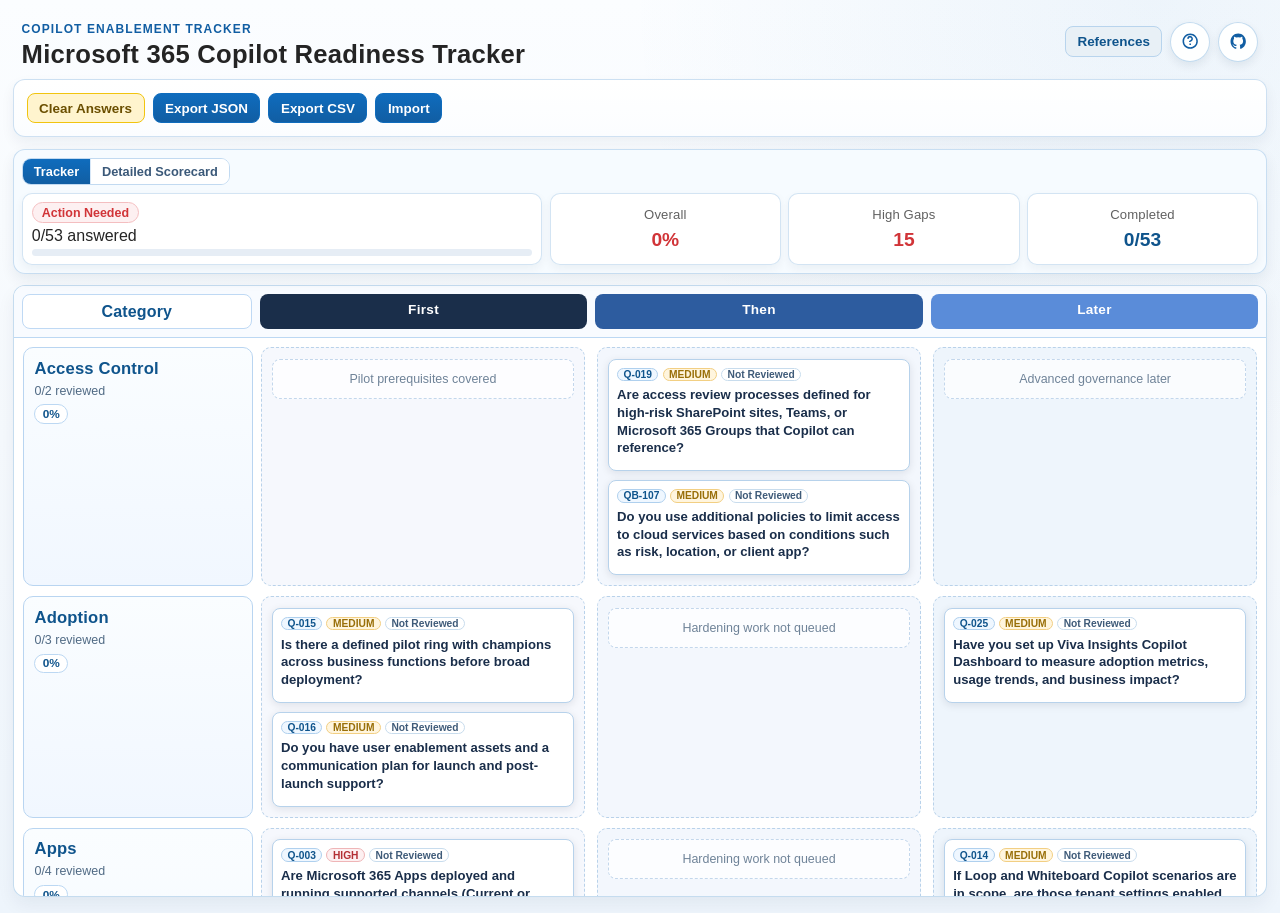
==== commit 5c881001: "deploy: 48b60dd42a7b9234692a5e546b071d5b1ef6d9ca" ====
--- a/index.html
+++ b/index.html
@@ -25,6 +25,17 @@
         >
           References
         </button>
+        <button
+          id="help-btn"
+          class="icon-link icon-button"
+          type="button"
+          aria-label="Open help and tips"
+          title="Help & tips (Planner import, owner conventions, etc.)"
+        >
+          <svg viewBox="0 0 24 24" aria-hidden="true" focusable="false">
+            <path d="M12 2C6.486 2 2 6.486 2 12s4.486 10 10 10 10-4.486 10-10S17.514 2 12 2Zm0 18a8 8 0 1 1 0-16 8 8 0 0 1 0 16Zm-1-5h2v2h-2v-2Zm1.61-9.96c-2.06-.3-3.88.97-4.43 2.79a1 1 0 1 0 1.92.56c.24-.8 1.01-1.32 1.92-1.18.86.13 1.51.86 1.55 1.73.04.81-.5 1.55-1.39 1.78-1.07.27-1.79 1.18-1.79 2.27V13h2v-.02c0-.27.18-.51.42-.57 1.66-.42 2.81-1.98 2.74-3.71-.06-1.74-1.36-3.22-3.06-3.47.05-.13.11-.15.12-.18Z" />
+          </svg>
+        </button>
         <a
           class="icon-link"
           href="https://github.com/t3blake/copilot-enablement"
@@ -43,10 +54,11 @@
     <main class="shell">
         <section class="control-strip">
           <div class="panel-row compact">
-            <button id="clear-answers-btn" class="btn btn-warning">Clear Answers</button>
-            <button id="download-json-btn" class="btn btn-primary">Export JSON</button>
-            <label class="btn btn-primary file-btn" for="import-file">Import JSON</label>
-            <input id="import-file" type="file" accept="application/json" />
+            <button id="clear-answers-btn" class="btn btn-warning" title="Erase all status, notes, owners, and lane overrides for this session">Clear Answers</button>
+            <button id="download-json-btn" class="btn btn-primary" title="Save the full snapshot (recommended for restoring your progress later)">Export JSON</button>
+            <button id="download-csv-btn" class="btn btn-primary" title="Download a CSV formatted for Microsoft Planner import / Excel review">Export CSV</button>
+            <label class="btn btn-primary file-btn" for="import-file" title="Import a previously exported JSON or CSV file">Import</label>
+            <input id="import-file" type="file" accept=".json,.csv,application/json,text/csv" />
           </div>
           <p id="import-feedback" class="import-feedback" role="status" aria-live="polite"></p>
         </section>
@@ -232,6 +244,74 @@
           </div>
         </section>
 
+        <section id="help-panel" class="references-panel hidden" aria-hidden="true" tabindex="-1">
+          <div class="references-header">
+            <h2>Help &amp; Tips</h2>
+            <button id="help-close-btn" class="references-close" aria-label="Close help panel">×</button>
+          </div>
+          <div class="references-body">
+            <div class="references-intro">
+              <p>Quick answers for using this tracker effectively. Your data never leaves your browser unless you choose to export it.</p>
+            </div>
+
+            <div class="references-sections">
+              <div class="reference-section">
+                <h3>Getting started</h3>
+                <p>Pick a question in the grid, set its status, add notes and an owner. Scoring updates live. The grid is organized by <strong>workload</strong> (rows) and <strong>deployment lane</strong> (First / Then / Later columns).</p>
+              </div>
+
+              <div class="reference-section">
+                <h3>Save &amp; restore your progress</h3>
+                <p><strong>Export JSON</strong> — the fidelity format. Use this to save a snapshot you'll re-import later, share with another teammate using the app, or commit to source control for review.</p>
+                <p><strong>Export CSV</strong> — the interop format. Use this to import into Microsoft Planner, review in Excel, or hand to a non-technical stakeholder.</p>
+                <p><strong>Import</strong> accepts either format. It auto-detects by file extension.</p>
+                <p class="help-callout">⚠️ If you edit the CSV in Excel and save, be careful not to remove or rename the <code>Question ID</code> column &mdash; it's required for import to map rows back to questions.</p>
+              </div>
+
+              <div class="reference-section">
+                <h3>Move work into Microsoft Planner</h3>
+                <ol class="help-steps">
+                  <li>Click <strong>Export CSV</strong>.</li>
+                  <li><strong>Planner Premium / Project Plan 3 customers:</strong> In Planner, choose <em>New plan</em> → <em>Import from Excel</em> and upload the file. Buckets, priorities, progress, labels, and notes populate from the CSV.</li>
+                  <li><strong>Planner Basic customers:</strong> Native CSV import is not available. Open the CSV in Excel as a working list, or create buckets manually using the <em>Bucket Name</em> column as a guide. The <a href="#" id="help-ps-script-link">PowerShell script in this repo</a> can also create the Planner tasks via Microsoft Graph if you have admin access.</li>
+                </ol>
+                <p><strong>Column mapping:</strong></p>
+                <ul class="help-mapping">
+                  <li><code>Task Name</code> ← question prompt</li>
+                  <li><code>Bucket Name</code> ← workload (Identity, Apps, Network, …)</li>
+                  <li><code>Priority</code> ← criticality (high → Urgent, medium → Medium, low → Low)</li>
+                  <li><code>Progress</code> ← status (mapped to Planner's 3-state model)</li>
+                  <li><code>Assigned To</code> ← owner (see next section)</li>
+                  <li><code>Labels</code> ← deployment lane (First / Then / Later)</li>
+                  <li><code>Notes</code> ← remediation hint + reference link + your notes</li>
+                </ul>
+              </div>
+
+              <div class="reference-section">
+                <h3>Owner names &amp; Planner assignment</h3>
+                <p>Planner can only auto-assign tasks when the <em>Assigned To</em> value matches an Entra display name or email in your tenant. For best results, enter owners as their full display name (e.g., <code>Jane Doe</code>) or UPN (<code>jane.doe@contoso.com</code>).</p>
+                <p>If a name doesn't match, Planner leaves the task unassigned &mdash; no error, but you'll need to assign it manually.</p>
+              </div>
+
+              <div class="reference-section">
+                <h3>How scoring works</h3>
+                <p>Scoring is <strong>progress-aware</strong>: items marked <em>Completed</em> contribute fully, <em>In Progress</em> partially, <em>Not Started</em> not at all. <em>Not Applicable</em> is excluded from the denominator.</p>
+                <p>Top Recommended Actions are ranked by criticality first, then deployment lane, then status maturity, then weight.</p>
+              </div>
+
+              <div class="reference-section">
+                <h3>Privacy</h3>
+                <p>Nothing leaves your browser. There is no server-side storage, no telemetry, and no account required. Snapshots are local downloads only.</p>
+              </div>
+
+              <div class="reference-section">
+                <h3>Found a bug or want to suggest a question?</h3>
+                <p><a href="https://github.com/t3blake/copilot-enablement/issues" target="_blank" rel="noopener noreferrer">Open an issue on GitHub ↗</a></p>
+              </div>
+            </div>
+          </div>
+        </section>
+
     </main>
 
     <script type="module" src="main.js"></script>
--- a/style.css
+++ b/style.css
@@ -94,6 +94,73 @@
   width: 1.15rem;
   height: 1.15rem;
   fill: currentColor;
+}
+
+/* When .icon-link is rendered as a <button> rather than an <a> */
+.icon-link.icon-button {
+  cursor: pointer;
+  padding: 0;
+  font: inherit;
+}
+
+/* Help panel uses the .references-panel skeleton; just minor content styles */
+.help-callout {
+  margin-top: 0.6rem;
+  padding: 0.6rem 0.75rem;
+  background: #fff7e6;
+  border-left: 3px solid #d99100;
+  border-radius: 6px;
+  font-size: 0.85rem;
+  color: #5a4400;
+}
+
+.help-callout code,
+.help-mapping code,
+.help-steps code {
+  background: rgba(15, 108, 189, 0.08);
+  border-radius: 4px;
+  padding: 0.05rem 0.3rem;
+  font-size: 0.85em;
+}
+
+.help-steps {
+  margin: 0.4rem 0 0.6rem 1.2rem;
+  padding: 0;
+  display: flex;
+  flex-direction: column;
+  gap: 0.5rem;
+}
+
+.help-steps li {
+  font-size: 0.9rem;
+  line-height: 1.45;
+  color: #3f5b79;
+}
+
+.help-mapping {
+  margin: 0.3rem 0 0 1.2rem;
+  padding: 0;
+  list-style: disc;
+  display: flex;
+  flex-direction: column;
+  gap: 0.25rem;
+}
+
+.help-mapping li {
+  font-size: 0.85rem;
+  color: #3f5b79;
+  line-height: 1.4;
+}
+
+.reference-section p {
+  margin: 0 0 0.6rem 0;
+  font-size: 0.9rem;
+  color: #3f5b79;
+  line-height: 1.5;
+}
+
+.reference-section p:last-child {
+  margin-bottom: 0;
 }
 
 .shell {
